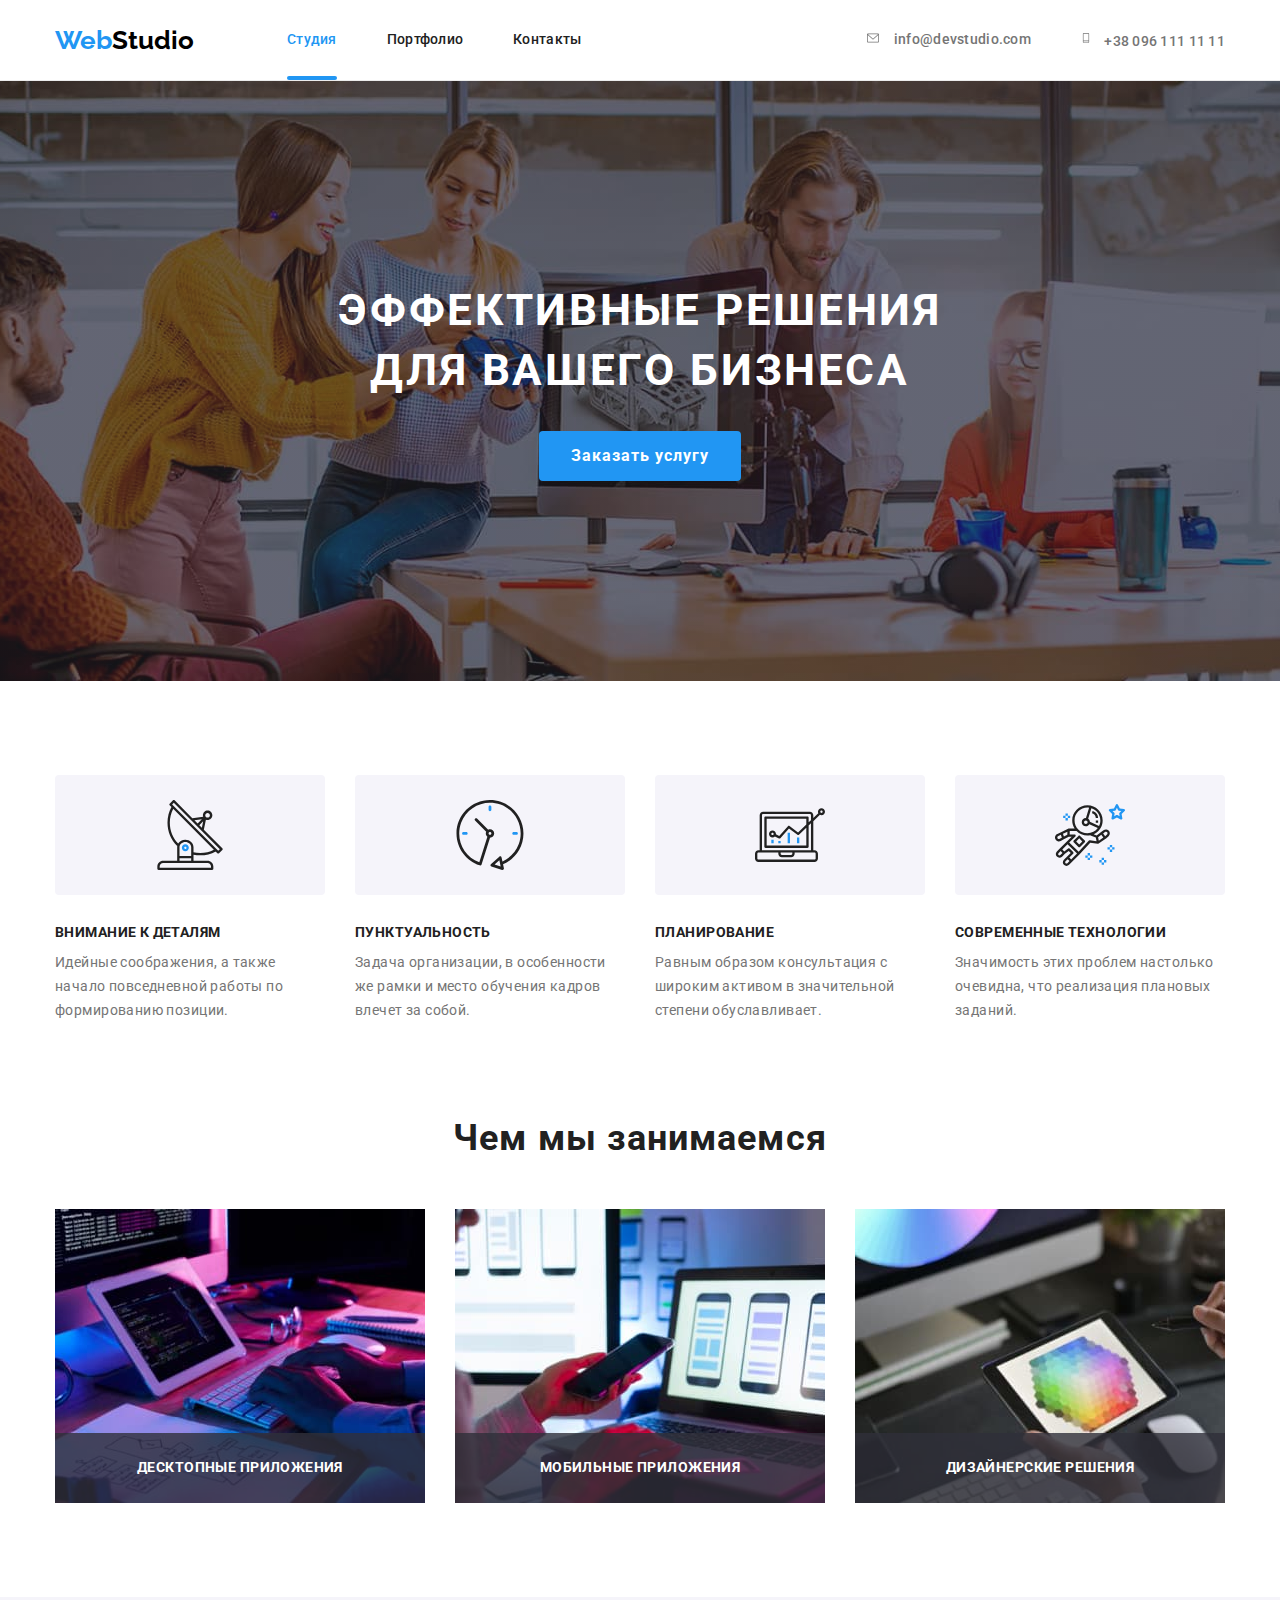
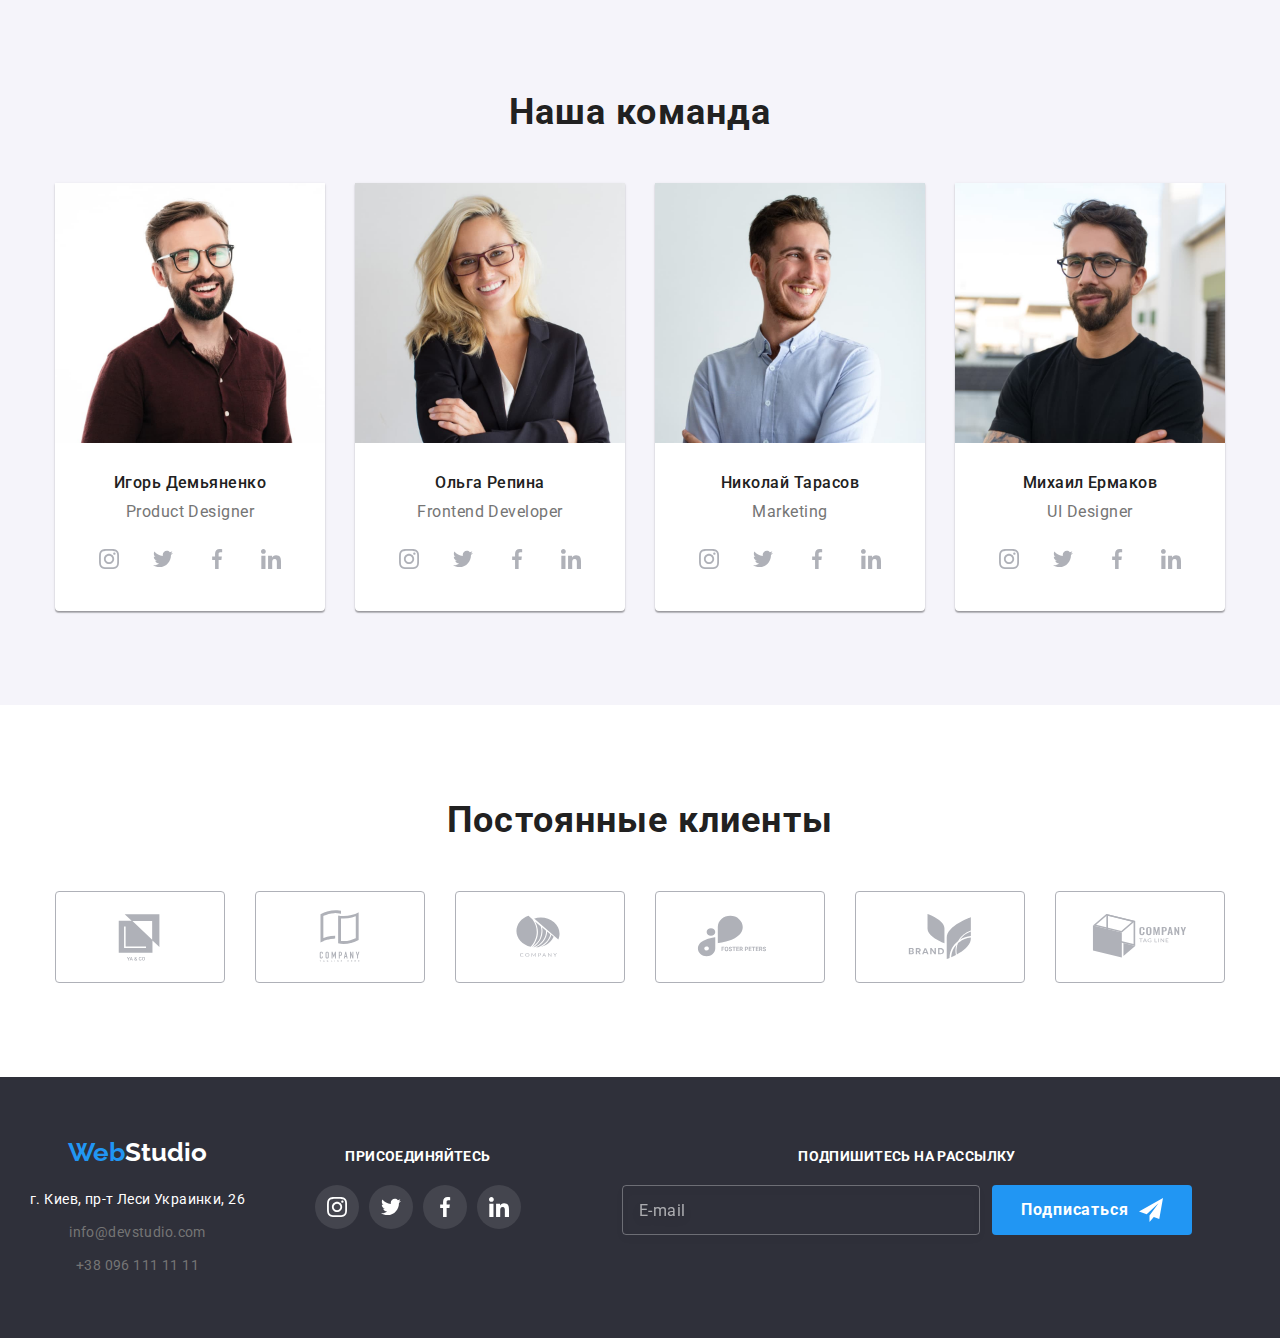
==== index.html @ f4c72ba0 "media" ====
<!DOCTYPE html>
<html lang="ru">
<head>
    <meta charset="UTF-8">
    <meta http-equiv="X-UA-Compatible" content="IE=edge">
    <meta name="viewport" content="width=device-width, initial-scale=1.0">
    <title>Document</title>
    <link rel="preconnect" href="https://fonts.googleapis.com">
    <link rel="preconnect" href="https://fonts.gstatic.com" crossorigin>
    <link href="https://fonts.googleapis.com/css2?family=Raleway:wght@700&family=Roboto:wght@400;500;700;900&display=swap" rel="stylesheet">
    <link rel="stylesheet" href="https://cdnjs.cloudflare.com/ajax/libs/modern-normalize/1.1.0/modern-normalize.min.css">
    <link rel="stylesheet" href="./css/main.css">
</head>
<body >
    <header class="page-header">
        <div class="header-container container">
        <nav class="navigation">
        <a href="" lang="en" class="logo page-header__logo"> <span class="accent-logo">Web</span>Studio</a>
            <ul class="site-nav list">
                <li class="site-nav__item site-nav__item--current"><a class="site-nav__link site-nav__link--current" href="">Студия</a></li>
                <li class="site-nav__item"><a class="site-nav__link" href="./portfolio.html">Портфолио</a></li>
                <li class="site-nav__item"><a class="site-nav__link" href="">Контакты</a></li>
            </ul>
        </nav>
        <ul class="auth-nav list">
            <li class="navigation-link"><a href="mailto:info@devstudio.com" class="auth-nav__link link">
                <svg class="auth-nav__icon icon_mail">
                    <use href="./images/sprite.svg#icon-mail"></use>
                </svg>
                info@devstudio.com</a></li>
            <li ><a href="tel:+380961111111" class="auth-nav__link link">
                <svg class="auth-nav__icon icon_phone">
                    <use href="./images/sprite.svg#icon-phone"></use>
                </svg>
                +38 096 111 11 11</a></li>
        </ul>
        <button class="menu-open" data-menu-open>
            <svg width="40" height="40">
                <use href="./images/sprite.svg#icon-menu_40px"></use>
            </svg>
        </button>
        </div>
        <div class="mob-menu is-hidden" data-menu>
            <button class="menu-close" data-menu-close>
                <svg width="40" height="40">
                    <use href="./images/sprite.svg#icon-close_40px"></use>
                </svg>
            </button>    
            <ul class="mob-menu-list list">
                <li class="mob-menu-list__item"><a class="mob-nav__link link mob-nav__link--current" href="./index.html">Студия</a></li>
                <li class="mob-menu-list__item"><a class="mob-nav__link link" href="./portfolio.html">Портфолио</a></li>
                <li class="mob-menu-list__item"><a class="mob-nav__link link" href="">Контакты</a></li>
            </ul>
            <ul class="mob-auth-list list">
                
                <li class="mob-auth-list__item"><a href="tel:+380961111111" class="mob-auth-list__tel">
                    +38 096 111 11 11</a></li>
                    <li ><a href="mailto:info@devstudio.com" class="mob-auth-list__mail link">
                        info@devstudio.com</a></li>
            </ul>
            <ul class="mob-social-list list">
                <li class="mob-social-list__item"><a class="mob-social-list__link link" href="">Instagram</a></li>
                <span class="line"></span>
                <li class="mob-social-list__item"><a class="mob-social-list__link link" href="">Twitter</a></li>
                <span class="line"></span>
                <li class="mob-social-list__item"><a class="mob-social-list__link link" href="">Facebook</a></li>
                <span class="line"></span>
                <li class="mob-social-list__item"><a class="mob-social-list__link link" href="">LinkedIn</a></li>
            </ul>
        </div>
    </header>
    <main>
        <section class="hero">
            <div class="container">
            <h1 class="title hero-title">Эффективные решения <br> для вашего бизнеса</h1>
            <button type="button" class="button" data-modal-open>Заказать услугу</button>
            </div>
        </section>
        <section class="advantage-section">
            <div class="container">
            <h2 class="visually-hidden">Преимущества</h2>
            <ul class="advantage-list list">
                <li class="advantage-list-wrap">
                   <div class="thumb">
                       <svg width="70" height="70">
                           <use href="./images/sprite.svg#icon-antenna"></use>
                       </svg>
                   </div>
                    <h3 class="advantage-list-title">Внимание к деталям</h3>
                    <p class="advantage-list-text">Идейные соображения, а также начало повседневной работы по формированию позиции.</p>
                </li>
                <li class="advantage-list-wrap">
                    <div class="thumb">
                        <svg width="70" height="70">
                            <use href="./images/sprite.svg#icon-clock"></use>
                        </svg>
                    </div>
                    <h3 class="advantage-list-title">Пунктуальность</h3>
                    <p class="advantage-list-text">Задача организации, в особенности же рамки и место обучения кадров влечет за собой.</p>
                </li>
                <li class="advantage-list-wrap">
                    <div class="thumb">
                        <svg width="70" height="70">
                            <use href="./images/sprite.svg#icon-diagram"></use>
                        </svg>
                    </div>
                    <h3 class="advantage-list-title">Планирование</h3>
                    <p class="advantage-list-text">Равным образом консультация с широким активом в значительной степени обуславливает.</p>
                </li>
                <li class="advantage-list-wrap">
                    <div class="thumb">
                        <svg width="70" height="70">
                            <use href="./images/sprite.svg#icon-astronaut"></use>
                        </svg>
                    </div>
                    <h3 class="advantage-list-title">Современные технологии</h3>
                    <p class="advantage-list-text">Значимость этих проблем настолько очевидна, что реализация плановых заданий.</p>
                </li>
            </ul>
            </div>
        </section>
        <section class="work-section">
            <div class="container">
            <h2 class="work">Чем мы занимаемся</h2>
            <ul class="work-list list">
                <li class="work-list__photo">
                    <img srcset="./images/box1.jpg 1x, ./images/box1_x2.jpg 2x" src="images/box1.jpg" alt="Человек печатает на клавиатуре" width="370" height="294">
                <div class="work-list__thumb"><h3 class="work-list__name">Десктопные приложения</h3></div></li>
                <li class="work-list__photo"><img srcset="./images/box2.jpg 1x, ./images/box2_x2.jpg 2x" src="images/box2.jpg" alt="Смартфон и ноутбук" width="370" height="294">
                    <div class="work-list__thumb"><h3 class="work-list__name">Мобильные приложения</h3></div></li>
                <li class="work-list__photo"><img srcset="./images/box3.jpg 1x, ./images/box3_x2.jpg 2x" src="images/box3.jpg" alt="Палитра цветов" width="370" height="294">
                    <div class="work-list__thumb"><h3 class="work-list__name">Дизайнерские решения</h3></div></li>
            </ul>
        </div>
        </section>
        <section class="team-section">
            <div class="container">
                <h2 class="team">Наша команда</h2>
                <ul class="team-list list">
                    <li class="team-list__wrap">
                        <picture>
                            <source srcset="./images/team/photo1.jpg 1x, ./images/team/photo1_x2.jpg 2x"
                            media="(min-width:1200px)"
                            sizes="(min-width:1200px) 270px"/>
                            <source srcset="./images/team/photo1_tab.jpg 1x, ./images/team/photo1_tab_x2.jpg 2x"
                            media="(min-width:768px)"/>
                            <source srcset="./images/team/photo1_mob.jpg 1x, ./images/team/photo1_mob_x2.jpg 2x"
                            media="(min-width:320px)"/>
                            
                            <img src="images/team/photo1_mob.jpg" alt="фото Игоря Демьяненко">
                        </picture>
                        
                        <div class="team-name">
                        <h3 class="team-list__title">Игорь Демьяненко</h3>
                        <p class="team-position" lang="en">Product Designer</p>
                        <ul class="master-social list">
                            <li class="master-social__item list"><a href="" class="social-link">
                                <svg class="master-social__icon" width="20" height="20">
                                    <use href="./images/sprite.svg#icon-instagram"></use>
                                </svg>
                            </a></li>
                            <li class="master-social__item list"><a href="" class="social-link">
                                <svg class="master-social__icon" width="20" height="20">
                                    <use href="./images/sprite.svg#icon-twitter"></use>
                                </svg>
                            </a></li>
                            <li class="master-social__item list"><a href="" class="social-link">
                                <svg class="master-social__icon" width="20" height="20">
                                    <use href="./images/sprite.svg#icon-facebook"></use>
                                </svg>
                            </a></li>
                            <li class="master-social__item list"><a href="" class="social-link">
                                <svg class="master-social__icon" width="20" height="20">
                                    <use href="./images/sprite.svg#icon-linkedin"></use>
                                </svg>
                            </a></li>
                        </ul>
                        </div>
                    </li>

                    <li class="team-list__wrap">
                        <picture>
                            <source srcset="./images/team/photo2.jpg 1x, ./images/team/photo2_x2.jpg 2x"
                            media="(min-width:1200px)"
                            sizes="(min-width:1200px) 270px"/>
                            <source srcset="./images/team/photo2_tab.jpg 1x, ./images/team/photo2_tab_x2.jpg 2x"
                            media="(min-width:768px)"/>
                            <source srcset="./images/team/photo2_mob.jpg 1x, ./images/team/photo2_mob_x2.jpg 2x"
                            media="(min-width:320px)"/>
                            
                            <img src="images/team/photo2_mob.jpg" alt="фото Ольги Репиной">
                        </picture>
                        <div class="team-name">
                        <h3 class="team-list__title">Ольга Репина</h3>
                        <p class="team-position" lang="en" >Frontend Developer</p>
                        <ul class="master-social list">
                            <li class="master-social__item list"><a href="" class="social-link">
                                <svg class="master-social__icon" width="20" height="20">
                                    <use href="./images/sprite.svg#icon-instagram"></use>
                                </svg>
                            </a></li>
                            <li class="master-social__item list"><a href="" class="social-link">
                                <svg class="master-social__icon" width="20" height="20">
                                    <use href="./images/sprite.svg#icon-twitter"></use>
                                </svg>
                            </a></li>
                            <li class="master-social__item list"><a href="" class="social-link">
                                <svg class="master-social__icon" width="20" height="20">
                                    <use href="./images/sprite.svg#icon-facebook"></use>
                                </svg>
                            </a></li>
                            <li class="master-social__item list"><a href="" class="social-link">
                                <svg class="master-social__icon" width="20" height="20">
                                    <use href="./images/sprite.svg#icon-linkedin"></use>
                                </svg>
                            </a></li>
                        </ul>
                        </div>
                     </li>

                    <li class="team-list__wrap">
                        <picture>
                            <source srcset="./images/team/photo3.jpg 1x, ./images/team/photo3_x2.jpg 2x"
                            media="(min-width:1200px)"
                            sizes="(min-width:1200px) 270px"/>
                            <source srcset="./images/team/photo3_tab.jpg 1x, ./images/team/photo3_tab_x2.jpg 2x"
                            media="(min-width:768px)"/>
                            <source srcset="./images/team/photo3_mob.jpg 1x, ./images/team/photo3_mob_x2.jpg 2x"
                            media="(min-width:320px)"/>
                            
                            <img src="images/team/photo3_mob.jpg" alt="фото Николая Тарасова">
                        </picture>
                        <div class="team-name">
                        <h3 class="team-list__title">Николай Тарасов</h3>
                        <p class="team-position" lang="en">Marketing</p>
                        <ul class="master-social list">
                            <li class="master-social__item list"><a href="" class="social-link">
                                <svg class="master-social__icon" width="20" height="20">
                                    <use href="./images/sprite.svg#icon-instagram"></use>
                                </svg>
                            </a></li>
                            <li class="master-social__item list"><a href="" class="social-link">
                                <svg class="master-social__icon" width="20" height="20">
                                    <use href="./images/sprite.svg#icon-twitter"></use>
                                </svg>
                            </a></li>
                            <li class="master-social__item list"><a href="" class="social-link">
                                <svg class="master-social__icon" width="20" height="20">
                                    <use href="./images/sprite.svg#icon-facebook"></use>
                                </svg>
                            </a></li>
                            <li class="master-social__item list"><a href="" class="social-link">
                                <svg class="master-social__icon" width="20" height="20">
                                    <use href="./images/sprite.svg#icon-linkedin"></use>
                                </svg>
                            </a></li>
                        </ul>
                        </div>
                     </li>

                    <li class="team-list__wrap">
                        <picture>
                            <source srcset="./images/team/photo4.jpg 1x, ./images/team/photo4_x2.jpg 2x"
                            media="(min-width:1200px)"
                            sizes="(min-width:1200px) 270px"/>
                            <source srcset="./images/team/photo4_tab.jpg 1x, ./images/team/photo4_tab_x2.jpg 2x"
                            media="(min-width:768px)"/>
                            <source srcset="./images/team/photo4_mob.jpg 1x, ./images/team/photo4_mob_x2.jpg 2x"
                            media="(min-width:320px)"/>
                            
                            <img src="images/team/photo4_mob.jpg" alt="фото Михаила Ермакова">
                        </picture>
                        <div class="team-name">
                        <p class="team-list__title">Михаил Ермаков</p>
                        <p class="team-position" lang="en">UI Designer</p>
                        <ul class="master-social list">
                            <li class="master-social__item list"><a href="" class="social-link">
                                <svg class="master-social__icon" width="20" height="20">
                                    <use href="./images/sprite.svg#icon-instagram"></use>
                                </svg>
                            </a></li>
                            <li class="master-social__item list"><a href="" class="social-link">
                                <svg class="master-social__icon" width="20" height="20">
                                    <use href="./images/sprite.svg#icon-twitter"></use>
                                </svg>
                            </a></li>
                            <li class="master-social__item list"><a href="" class="social-link">
                                <svg class="master-social__icon" width="20" height="20">
                                    <use href="./images/sprite.svg#icon-facebook"></use>
                                </svg>
                            </a></li>
                            <li class="master-social__item list"><a href="" class="social-link">
                                <svg class="master-social__icon" width="20" height="20">
                                    <use href="./images/sprite.svg#icon-linkedin"></use>
                                </svg>
                            </a></li>
                        </ul>
                        </div>
                    </li>
                </ul>
            </div>
        </section>
        <section class="container clients-section">
            <h2 class="clients">Постоянные клиенты</h2>
            <ul class="list partner-list">  
                <li class="partner"><a href="" class="partner-item">
                    <svg class="partner-logo" width="106" height="60">
                        <use href="./images/sprite.svg#icon-Logo-1"></use>
                    </svg></a></li> 
                <li class="partner"><a href="" class="partner-item">
                    <svg class="partner-logo" width="106" height="60">
                        <use href="./images/sprite.svg#icon-Logo-2"></use>
                    </svg></a></li>
                <li class="partner"><a href="" class="partner-item">
                    <svg class="partner-logo" width="106" height="60">
                        <use href="./images/sprite.svg#icon-Logo-3"></use>
                    </svg></a></li>
                <li class="partner"><a href="" class="partner-item">
                    <svg class="partner-logo" width="106" height="60">
                        <use href="./images/sprite.svg#icon-Logo-4"></use>
                    </svg></a></li>
                <li class="partner"><a href="" class="partner-item">
                    <svg class="partner-logo" width="106" height="60">
                        <use href="./images/sprite.svg#icon-Logo-5"></use>
                    </svg></a></li>
                <li class="partner"><a href="" class="partner-item">
                    <svg class="partner-logo" width="106" height="60">
                        <use href="./images/sprite.svg#icon-Logo-6"></use>
                    </svg></a></li>   
            </ul>
        </section>
    </main>
    <footer class="footer">
        <div class="footer-container container">

        <div class="address-container">
            <a href="" lang="en" class="logo footer__logo"> <span class="accent-logo">Web</span>Studio</a>
            <address class="address"> 
                <a href="https://goo.gl/maps/5iMmkAFJoWgHCpp79" target="_blank" class="address__map link">г. Киев, пр-т Леси Украинки, 26</a>  
                <ul class="address__list list">
                    <li class="address__mail"><a href="mailto:info@devstudio.com">info@devstudio.com</a></li>
                    <li><a href="tel:+380961111111" >+38 096 111 11 11</a></li>
                </ul>
            </address>
        </div>
        <div class="social-footer-container">
            <p class="social-title">присоединяйтесь</p>
            <ul class="social-footer">
                <li class="social-footer__item list"><a href="" class="social-footer__link">
                    <svg class="social-footer__icon" width="20" height="20">
                        <use href="./images/sprite.svg#icon-instagram"></use>
                    </svg>
                </a></li>
                <li class="social-footer__item list"><a href="" class="social-footer__link">
                    <svg class="social-footer__icon" width="20" height="20">
                        <use href="./images/sprite.svg#icon-twitter"></use>
                    </svg>
                </a></li>
                <li class="social-footer__item list"><a href="" class="social-footer__link">
                    <svg class="social-footer__icon" width="20" height="20">
                        <use href="./images/sprite.svg#icon-facebook"></use>
                    </svg>
                </a></li>
                <li class="social-footer__item list"><a href="" class="social-footer__link">
                    <svg class="social-footer__icon" width="20" height="20">
                        <use href="./images/sprite.svg#icon-linkedin"></use>
                    </svg>
                </a></li>
            </ul>
    </div>
        <div class="mail-container">
            <p class="social-title">подпишитесь на рассылку</p>
            <form class="mail-form">
                <input type="text" name="mail" placeholder="E-mail" class="mail-form__input">
                <button type="submit" class="button-mail">Подписаться
                    <svg class="send-icon" width="24" height="24">
                        <use href="./images/sprite.svg#icon-send"></use>
                    </svg>
                </button>


            </form>
        </div>
    </div>
        </footer>
        <div class="backdrop is-hidden" data-modal>
            <div class="modal">
                <button type="button" class="button-open" data-modal-close>
                    <svg class="button-open-icon" width="18" height="18">
                        <use href="./images/sprite.svg#icon-close"></use>
                    </svg>
                </button>
                <form class="form-info">
                <p class="info">Оставьте свои данные, мы вам перезвоним</p>
                    <label class="form-info__label"> Имя
                        <span class="form-info__field">
                            <input type="text" class="form-info__input" name="name">
                            <svg class="form-info__icon" width="18" height="18">
                                <use href="./images/sprite.svg#icon-person-black"></use>
                            </svg>
                        </span>
                    </label>
                    <label class="form-info__label"> Телефон
                        <span class="form-info__field">
                            <input type="tel" class="form-info__input" name="tel">
                            <svg class="form-info__icon" width="13" height="13">
                                <use href="./images/sprite.svg#icon-phone-black"></use>
                            </svg>
                        </span>
                    </label>
                    <label class="form-info__label"> Почта
                        <span class="form-info__field">
                            <input type="email" class="form-info__input" name="mail">
                            <svg class="form-info__icon" width="15" height="12">
                                <use href="./images/sprite.svg#icon-email-black"></use>
                            </svg>
                        </span>
                    </label>
                     <label class="form-comment-label" > Комментарий 
                         <span class="form-comment">
                        <textarea name="comment-area" class="comment-area" placeholder="Введите текст"></textarea></span>
                     </label>
                     <label class="checkbox-label" for="check">
                         <input type="checkbox" id="check" class="checkbox visually-hidden" name="policy">
                             <span class="icon-check">
                                <svg class="modal-form-icon" width="16" height="15">
                                    <use href="./images/sprite.svg#icon-Vector"></use>
                                </svg>
                             </span>Соглашаюсь с рассылкой и принимаю   <a href="" class="checkbox-link"> Условия договора</a> </label>
                         <div class="send-button"><button type="submit" class="button">Отправить</button></div>
                        </form>
            </div>
        </div>
        <script src="./js/modal.js"></script>
        <script src="./js/menu.js"></script>
</body>
</html>
---- css/main.css ----
:root {
  --primary-text-color: #757575;
  --title-text-color: #212121;
  --accent-color: #2196f3;
  --white-color: #ffffff;
  --grey-color: rgba(255, 255, 255, 0, 6);
  --bg-color: #2f303a;
  --secondary-bg-color: #f5f4fa;
  --font-family: Roboto, sans-serif;
}

.visually-hidden {
  position: absolute;
  width: 1px;
  height: 1px;
  margin: -1px;
  padding: 0;
  overflow: hidden;
  border: 0;
  clip: rect(0 0 0 0);
}

body {
  color: var(--primary-text-color);
  font-family: Roboto, sans-serif;
}

.link {
  text-decoration: none;
}

.list {
  list-style: none;
  padding: 0;
  margin: 0;
}

img {
  display: block;
  max-width: 100%;
  height: auto;
}

p,
h1,
h2,
h3,
h4,
h5,
h6 {
  margin-top: 0;
  margin-bottom: 0;
}

.container {
  width: 100%;
  padding-left: 15px;
  padding-right: 15px;
  margin: 0 auto;
}

@media screen and (min-width: 480px) {
  .container {
    width: 480px;
  }
}

@media screen and (min-width: 768px) {
  .container {
    width: 768px;
  }
}

@media screen and (min-width: 1200px) {
  .container {
    width: 1200px;
  }
}

.header-container {
  display: flex;
  align-items: center;
  justify-content: space-between;
  position: relative;
}

.page-header {
  border-bottom: 1px solid #ececec;
}

.logo {
  font-family: Raleway;
  font-weight: 700;
  font-size: 26px;
  line-height: 1.19;
  text-decoration: none;
}

.page-header__logo {
  margin-right: 93px;
  color: black;
}

.accent-logo {
  color: var(--accent-color);
}

.navigation {
  display: flex;
  align-items: center;
}

.site-nav {
  display: none;
}

@media screen and (min-width: 768px) {
  .site-nav {
    display: flex;
    align-items: center;
  }
}

.site-nav a,
.auth-nav a {
  font-weight: 500;
  font-size: 12px;
  line-height: 1.17;
  letter-spacing: 0.02em;
}

@media screen and (min-width: 1200px) {
  .site-nav a,
  .auth-nav a {
    font-size: 14px;
    line-height: 1.14;
  }
}

.site-nav a {
  color: var(--title-text-color);
  text-decoration: none;
  transition: color 250ms cubic-bezier(0.4, 0, 0.2, 1);
}

.site-nav a:hover, .site-nav a:focus {
  color: var(--accent-color);
}

.site-nav__link {
  display: block;
  padding-top: 32px;
  padding-bottom: 32px;
  position: relative;
}

.site-nav__link--current::after {
  position: absolute;
  bottom: 0;
  left: 0;
  content: '';
  display: block;
  background-color: #2196f3;
  border-radius: 2px;
  height: 4px;
  width: 100%;
}

.auth-nav a {
  color: var(--primary-text-color);
}

.auth-nav__icon {
  margin-right: 8px;
  fill: var(--primary-text-color);
  transition: fill 250ms cubic-bezier(0.4, 0, 0.2, 1);
}

.auth-nav__link:hover .auth-nav__icon,
.auth-nav__link:focus .auth-nav__icon {
  fill: var(--accent-color);
}

@media screen and (min-width: 1200px) {
  .auth-nav__icon {
    margin-right: 10px;
  }
}

@media screen and (min-width: 768px) {
  .icon_mail {
    width: 14px;
    height: 10px;
  }
}

@media screen and (min-width: 1200px) {
  .icon_mail {
    width: 16px;
    height: 12px;
  }
}

@media screen and (min-width: 768px) {
  .icon_phone {
    width: 10px;
    height: 14px;
  }
}

@media screen and (min-width: 1200px) {
  .icon_phone {
    height: 16px;
  }
}

.site-nav__item:not(:last-child) {
  margin-right: 50px;
}

.site-nav__item--current a {
  color: var(--accent-color);
}

.auth-nav {
  display: none;
}

@media screen and (min-width: 768px) {
  .auth-nav {
    display: flex;
    flex-flow: column wrap;
  }
}

@media screen and (min-width: 1200px) {
  .auth-nav {
    flex-flow: row;
  }
}

.navigation-link {
  display: flex;
  align-items: center;
  justify-content: center;
}

@media screen and (min-width: 768px) {
  .navigation-link {
    margin-bottom: 10px;
  }
}

@media screen and (min-width: 1200px) {
  .navigation-link {
    display: inline-block;
    margin-right: 50px;
    margin-bottom: 0;
  }
}

.auth-nav__link {
  color: #212121;
  align-items: center;
  font-size: 12px;
  line-height: 1.17;
  letter-spacing: 0.02em;
  transition: color 250ms cubic-bezier(0.4, 0, 0.2, 1);
}

.auth-nav__link:hover, .auth-nav__link:focus {
  color: var(--accent-color);
}

@media screen and (min-width: 1200px) {
  .auth-nav__link {
    font-size: 14px;
    line-height: 1.14;
  }
}

.mob-menu {
  position: fixed;
  width: 100vw;
  height: 100vh;
  top: 0;
  right: 0;
  background-color: white;
  padding-top: 48px;
  padding-right: 15px;
  padding-left: 40px;
  padding-bottom: 48px;
}

.mob-menu-list__item {
  font-weight: 500;
  font-size: 40px;
  line-height: 1.18;
  letter-spacing: 0.02em;
  padding: 0;
  margin-bottom: 32px;
}

.mob-menu-list__item:last-child {
  margin-bottom: 302px;
}

.mob-nav__link {
  color: #212121;
  transition: color 250ms cubic-bezier(0.4, 0, 0.2, 1);
}

.mob-nav__link:hover, .mob-nav__link:focus {
  color: var(--accent-color);
}

.menu-close {
  border: none;
  background-color: transparent;
  width: 40px;
  height: 40px;
  display: flex;
  justify-content: center;
  align-items: center;
  margin-left: auto;
  position: absolute;
  right: 15px;
  top: 10px;
  padding: 0;
  transition: fill 250ms cubic-bezier(0.4, 0, 0.2, 1);
}

.menu-close:hover, .menu-close:focus {
  fill: var(--accent-color);
  cursor: pointer;
}

.mob-auth-list {
  margin-bottom: 64px;
}

.mob-auth-list__tel {
  font-weight: 500;
  font-size: 34px;
  line-height: 1.18;
  letter-spacing: 0.02em;
  color: var(--accent-color);
  text-decoration: none;
}

.mob-auth-list__mail {
  font-weight: 500;
  font-size: 24px;
  line-height: 1.17;
  letter-spacing: 0.02em;
  color: #757575;
}

.mob-auth-list__item {
  margin-bottom: 32px;
}

.mob-social-list__link {
  font-weight: 500;
  font-size: 18px;
  line-height: 1.22;
  letter-spacing: 0.02em;
  color: #2196f3;
}

.mob-social-list {
  display: flex;
  align-items: center;
}

.line {
  border-left: 1px solid rgba(33, 33, 33, 0.2);
  height: 22px;
  margin-left: 10px;
  margin-right: 10px;
}

.mob-menu.is-hidden {
  opacity: 0;
  visibility: hidden;
  pointer-events: none;
}

.menu-open {
  border: none;
  background-color: transparent;
  width: 40px;
  height: 40px;
  display: block;
  margin-top: 10px;
  margin-bottom: 10px;
  padding: 0;
  margin-left: auto;
}

@media screen and (min-width: 768px) {
  .menu-open {
    display: none;
  }
}

.mob-nav__link--current {
  color: var(--accent-color);
}

.hero {
  text-align: center;
  background-color: var(--bg-color);
  background-image: linear-gradient(rgba(47, 48, 58, 0.4), rgba(47, 48, 58, 0.4)), url(../images/main/hero_mob.jpg);
  background-repeat: no-repeat;
  background-position: center;
  background-size: cover;
  min-width: 320px;
  margin: 0 auto;
  padding-top: 118px;
  padding-bottom: 118px;
}

@media (min-device-pixel-ratio: 2), (min-resolution: 192dpi), (min-resolution: 2dppx) {
  .hero {
    background-image: linear-gradient(rgba(47, 48, 58, 0.4), rgba(47, 48, 58, 0.4)), url(../images/main/hero_mob_x2.jpg);
  }
}

@media screen and (min-width: 768px) {
  .hero {
    background-image: linear-gradient(rgba(47, 48, 58, 0.4), rgba(47, 48, 58, 0.4)), url(../images/main/hero_tab.jpg);
  }
}

@media screen and (min-width: 768px) and (min-width: 768px) and (min-device-pixel-ratio: 2), screen and (min-width: 768px) and (min-resolution: 192dpi), screen and (min-width: 768px) and (min-resolution: 2dppx) {
  .hero {
    background-image: linear-gradient(rgba(47, 48, 58, 0.4), rgba(47, 48, 58, 0.4)), url(../images/main/hero_tab_x2.jpg);
  }
}

@media screen and (min-width: 1200px) {
  .hero {
    padding-top: 200px;
    padding-bottom: 200px;
    background-image: linear-gradient(rgba(47, 48, 58, 0.4), rgba(47, 48, 58, 0.4)), url(../images/main/hero.jpg);
  }
}

@media screen and (min-width: 1200px) and (min-width: 1200px) and (min-device-pixel-ratio: 2), screen and (min-width: 1200px) and (min-resolution: 192dpi), screen and (min-width: 1200px) and (min-resolution: 2dppx) {
  .hero {
    background-image: linear-gradient(rgba(47, 48, 58, 0.4), rgba(47, 48, 58, 0.4)), url(../images/main/hero_x2.jpg);
  }
}

.title {
  margin-top: 0;
  margin-bottom: 30px;
  color: var(--white-color);
  letter-spacing: 0.06em;
  text-transform: uppercase;
  font-size: 26px;
  line-height: 1.62;
}

@media screen and (min-width: 1200px) {
  .title {
    font-size: 44px;
    line-height: 1.36;
  }
}

.button {
  border-radius: 4px;
  border: none;
  padding: 10px 32px;
  min-width: 200px;
  color: var(--white-color);
  background-color: var(--accent-color);
  font-family: inherit;
  font-weight: 700;
  font-size: 16px;
  line-height: 1.9;
  text-align: center;
  letter-spacing: 0.06em;
  cursor: pointer;
  transition: background-color 250ms cubic-bezier(0.4, 0, 0.2, 1);
}

.button:hover, .button:focus {
  background-color: #188ce8;
}

.thumb {
  display: flex;
  justify-content: center;
  align-items: center;
  margin-bottom: 30px;
  background-color: #f5f4fa;
  border-radius: 4px;
  width: 450px;
  height: 120px;
}

@media screen and (min-width: 768px) {
  .thumb {
    width: 354px;
  }
}

@media screen and (min-width: 1200px) {
  .thumb {
    width: 270px;
  }
}

.icon {
  width: 65px;
  height: 70px;
}

.advantage-section {
  padding-top: 60px;
  padding-bottom: 60px;
}

@media screen and (min-width: 1200px) {
  .advantage-section {
    padding-top: 94px;
    padding-bottom: 94px;
  }
}

.advantage-list-title {
  margin-bottom: 10px;
  color: var(--title-text-color);
  font-weight: 700;
  font-size: 14px;
  line-height: 1.14;
  letter-spacing: 0.03em;
  text-transform: uppercase;
  text-align: center;
}

@media screen and (min-width: 768px) {
  .advantage-list-title {
    text-align: left;
  }
}

.advantage-list-text {
  font-weight: 400;
  font-size: 14px;
  line-height: 1.71;
  letter-spacing: 0.03em;
}

.advantage-list {
  margin-top: -30px;
}

@media screen and (min-width: 768px) {
  .advantage-list {
    display: flex;
    flex-wrap: wrap;
    flex-basis: calc(100% / 2-30px);
    margin-left: -30px;
  }
}

@media screen and (min-width: 1200px) {
  .advantage-list {
    flex-basis: calc(100% / 4-30px);
    margin-top: 0;
  }
}

.advantage-list-wrap {
  width: 450px;
  margin-top: 30px;
}

@media screen and (min-width: 768px) {
  .advantage-list-wrap {
    width: 354px;
    margin-left: 30px;
  }
}

@media screen and (min-width: 1200px) {
  .advantage-list-wrap {
    width: 270px;
    margin-top: 0;
  }
}

.work,
.team {
  margin-bottom: 30px;
  color: var(--title-text-color);
  font-weight: 700;
  font-size: 28px;
  line-height: 1.18;
  font-weight: bold;
  text-align: center;
  letter-spacing: 0.03em;
}

@media screen and (min-width: 1200px) {
  .work,
  .team {
    font-size: 36px;
    line-height: 1.17;
    margin-bottom: 50px;
  }
}

.work-list {
  display: flex;
}

.work-list__photo {
  position: relative;
}

.work-list__photo:not(:last-child) {
  margin-right: 30px;
}

.work-list__thumb {
  position: absolute;
  bottom: 0;
  left: 0;
  display: flex;
  width: 100%;
  height: 70px;
  background-color: rgba(47, 48, 58, 0.8);
  justify-content: center;
  align-items: center;
}

.work-list__name {
  font-weight: 700;
  font-size: 14px;
  line-height: 1.14;
  letter-spacing: 0.03em;
  text-transform: uppercase;
  color: var(--white-color);
}

.work-section {
  display: none;
}

@media screen and (min-width: 1200px) {
  .work-section {
    display: flex;
    padding-bottom: 94px;
  }
}

.team-section {
  background: var(--secondary-bg-color);
  width: 100vw;
  padding-top: 60px;
  padding-bottom: 60px;
}

@media screen and (min-width: 1200px) {
  .team-section {
    padding-top: 94px;
    padding-bottom: 94px;
  }
}

.team-list__title {
  margin-bottom: 10px;
  color: var(--title-text-color);
  font-weight: 500;
  font-size: 16px;
  line-height: 1.19;
  letter-spacing: 0.03em;
}

@media screen and (min-width: 768px) {
  .team-list {
    display: flex;
    flex-wrap: wrap;
    flex-basis: calc(100% / 2-30px);
    margin-left: -30px;
    margin-top: -30px;
  }
}

@media screen and (min-width: 1200px) {
  .team-list {
    flex-basis: calc(100% / 4-30px);
    margin-top: 0;
  }
}

.team-list__wrap {
  width: 450px;
  background: var(--white-color);
  border-radius: 0px 0px 4px 4px;
  box-shadow: 0px 1px 3px rgba(0, 0, 0, 0.12), 0px 1px 1px rgba(0, 0, 0, 0.14), 0px 2px 1px rgba(0, 0, 0, 0.2);
  margin-top: 30px;
}

@media screen and (min-width: 768px) {
  .team-list__wrap {
    width: 354px;
    margin-left: 30px;
    margin-top: 30px;
  }
}

@media screen and (min-width: 1200px) {
  .team-list__wrap {
    width: 270px;
    margin-top: 0px;
  }
}

.team-name {
  padding-top: 30px;
  padding-bottom: 24px;
  text-align: center;
}

@media screen and (min-width: 1200px) {
  .team-name {
    padding-bottom: 30px;
  }
}

.team-position {
  margin-bottom: 16px;
  font-weight: 400;
  font-size: 16px;
  line-height: 1.19;
  text-align: center;
  letter-spacing: 0.03em;
}

.master-social {
  display: flex;
  justify-content: center;
}

.social-title {
  margin-bottom: 20px;
  font-weight: 700;
  font-size: 14px;
  line-height: 1.14;
  letter-spacing: 0.03em;
  text-transform: uppercase;
  color: var(--white-color);
}

.master-social__item {
  padding-left: 0;
  display: flex;
  justify-content: center;
  width: 44px;
  height: 44px;
}

.master-social__item:not(:last-child) {
  margin-right: 10px;
}

@media screen and (min-width: 1200px) {
  .master-social__item {
    width: 44px;
  }
}

.social-link {
  display: flex;
  justify-content: center;
  align-items: center;
  width: 100%;
  border-radius: 50%;
  background-color: var(--white-color);
  transition: background-color 250ms cubic-bezier(0.4, 0, 0.2, 1);
}

.social-link:hover, .social-link:focus {
  background-color: var(--accent-color);
}

.master-social__icon {
  fill: #afb1b8;
  transition: fill 250ms cubic-bezier(0.4, 0, 0.2, 1);
}

.social-link:hover .master-social__icon,
.social-link:focus .master-social__icon {
  fill: var(--white-color);
}

.clients-section {
  padding-bottom: 60px;
  padding-top: 60px;
}

@media screen and (min-width: 1200px) {
  .clients-section {
    padding-bottom: 94px;
    padding-top: 94px;
  }
}

.partner-item {
  display: flex;
  justify-content: center;
  align-items: center;
  width: 210px;
  height: 92px;
  border: 1px solid #afb1b8;
  border-radius: 4px;
  transition: border 250ms cubic-bezier(0.4, 0, 0.2, 1);
}

.partner-item:hover, .partner-item:focus {
  border: 1px solid var(--accent-color);
}

@media screen and (min-width: 768px) {
  .partner-item {
    width: 226px;
  }
}

@media screen and (min-width: 1200px) {
  .partner-item {
    width: 170px;
  }
}

.partner {
  margin-left: 30px;
  margin-top: 30px;
}

.partner-logo {
  fill: #afb1b8;
  transition: fill 250ms cubic-bezier(0.4, 0, 0.2, 1);
}

.partner-item:hover .partner-logo,
.partner-item:focus .partner-logo {
  fill: var(--accent-color);
}

.clients {
  font-weight: 700;
  font-size: 28px;
  line-height: 1.18;
  text-align: center;
  letter-spacing: 0.03em;
  color: var(--title-text-color);
  margin-bottom: 30px;
}

@media screen and (min-width: 1200px) {
  .clients {
    font-size: 36px;
    line-height: 1.17;
    margin-bottom: 50px;
  }
}

.partner-list {
  display: flex;
  flex-wrap: wrap;
  flex-basis: calc(100% / 2-30px);
  margin-left: -30px;
  margin-top: -30px;
}

@media screen and (min-width: 768px) {
  .partner-list {
    flex-basis: calc(100% / 3-30px);
  }
}

.footer-container {
  margin-left: 0;
  margin-right: 0;
  text-align: center;
}

@media screen and (min-width: 768px) {
  .footer-container {
    display: flex;
    flex-wrap: wrap;
    align-items: baseline;
    justify-content: space-around;
  }
}

@media screen and (min-width: 1200px) {
  .footer-container {
    display: flex;
    align-items: baseline;
    position: relative;
  }
}

.footer {
  padding-top: 60px;
  padding-bottom: 60px;
  background: var(--bg-color);
  padding-left: 15px;
  padding-right: 15px;
  margin: 0 auto;
}

.address-container {
  text-align: center;
  margin-right: 0;
  margin-bottom: 60px;
}

@media screen and (min-width: 1200px) {
  .address-container {
    margin-bottom: 0;
    margin-right: 70px;
  }
}

.address,
.address__list a {
  font-style: normal;
  font-weight: 400;
  font-size: 14px;
  line-height: 1.71;
  letter-spacing: 0.03em;
  transition: color 250ms cubic-bezier(0.4, 0, 0.2, 1);
}

.address__map {
  display: block;
  margin-bottom: 8px;
  color: var(--white-color);
}

@media screen and (min-width: 1200px) {
  .address__map {
    margin-bottom: 9px;
  }
}

.address__list a {
  color: var(--grey-color);
  text-decoration: none;
}

.address a:hover, .address a:focus {
  color: var(--white-color);
}

.footer__logo {
  display: block;
  margin-bottom: 20px;
  color: var(--white-color);
  font-family: Raleway;
  font-weight: 700;
  font-size: 24px;
  line-height: 1.17;
  text-decoration: none;
}

@media screen and (min-width: 1200px) {
  .footer__logo {
    font-size: 26px;
    line-height: 1.19;
  }
}

.address__mail {
  margin-bottom: 8px;
}

@media screen and (min-width: 1200px) {
  .address__mail {
    margin-bottom: 9px;
  }
}

.social-footer__link {
  display: flex;
  justify-content: center;
  align-items: center;
  width: 100%;
  border-radius: 50%;
  background-color: rgba(255, 255, 255, 0.1);
  transition: background-color 250ms cubic-bezier(0.4, 0, 0.2, 1);
}

.social-footer__link:hover, .social-footer__link:focus {
  background-color: var(--accent-color);
}

.social-footer__icon {
  fill: var(--white-color);
}

.social-footer {
  display: flex;
  align-content: center;
  justify-content: center;
  padding-left: 0;
  margin: 0 auto;
}

.social-footer-container {
  margin-right: 0;
  margin-bottom: 60px;
}

@media screen and (min-width: 798px) {
  .social-footer-container {
    margin-bottom: 0;
  }
}

@media screen and (min-width: 1200px) {
  .social-footer-container {
    margin-bottom: 0;
    margin-right: 93px;
  }
}

.social-footer__item {
  padding-left: 0;
  display: flex;
  justify-content: center;
  width: 44px;
  height: 44px;
}

.social-footer__item:not(:last-child) {
  margin-right: 10px;
}

@media screen and (min-width: 1200px) {
  .mail-form {
    display: flex;
  }
}

@media screen and (min-width: 1200px) {
  .mail-form {
    display: flex;
  }
}

.mail-container {
  margin: 0 auto;
}

.mail-form__input {
  padding-left: 16px;
  margin-right: 0;
  margin-bottom: 20px;
  width: 450px;
  height: 50px;
  border: 1px solid rgba(255, 255, 255, 0.3);
  box-sizing: border-box;
  filter: drop-shadow(0px 4px 4px rgba(0, 0, 0, 0.15));
  border-radius: 4px;
  background-color: transparent;
  font-weight: 400px;
  font-size: 16px;
  line-height: 1.25;
  letter-spacing: 0.03em;
  color: rgba(255, 255, 255, 0.6);
}

.mail-form__input::placeholder {
  font-weight: 400px;
  font-size: 16px;
  line-height: 1.25;
  letter-spacing: 0.03em;
  color: rgba(255, 255, 255, 0.6);
}

@media screen and (min-width: 1200px) {
  .mail-form__input {
    width: 358px;
    margin-bottom: 0;
    margin-right: 12px;
  }
}

.button-mail {
  display: flex;
  align-items: center;
  justify-content: center;
  margin: 0 auto;
  border-radius: 4px;
  border: none;
  padding: 10px 29px;
  min-width: 200px;
  height: 50px;
  color: var(--white-color);
  background-color: var(--accent-color);
  font-family: inherit;
  font-weight: 700;
  font-size: 16px;
  line-height: 1.9;
  text-align: center;
  letter-spacing: 0.06em;
  cursor: pointer;
  transition: background-color 250ms cubic-bezier(0.4, 0, 0.2, 1);
}

.send-icon {
  margin-left: 10px;
}

.work-examples-section {
  padding-bottom: 60px;
  padding-top: 60px;
}

@media screen and (min-width: 1200px) {
  .work-examples-section {
    padding-bottom: 94px;
    padding-top: 94px;
  }
}

.work-nav__button {
  padding: 6px 12px 6px 12px;
  color: var(--title-text-color);
  background-color: var(--secondary-bg-color);
  font-family: inherit;
  font-weight: 500;
  font-size: 16px;
  line-height: 1.63;
  text-align: center;
  letter-spacing: 0.03em;
  cursor: pointer;
  border-radius: 4px;
  border: none;
  transition: background-color 250ms cubic-bezier(0.4, 0, 0.2, 1), color 250ms cubic-bezier(0.4, 0, 0.2, 1), box-shadow 250ms cubic-bezier(0.4, 0, 0.2, 1);
  margin-bottom: 15px;
}

.work-nav__button:hover, .work-nav__button:focus {
  color: var(--white-color);
  background-color: var(--accent-color);
  box-shadow: 0px 3px 1px rgba(0, 0, 0, 0.1), 0px 1px 2px rgba(0, 0, 0, 0.08), 0px 2px 2px rgba(0, 0, 0, 0.12);
}

@media screen and (min-width: 768px) {
  .work-nav__button {
    margin-bottom: 0;
  }
}

.work-nav__wrap:not(:last-child) {
  margin-right: 8px;
}

.work-examples__link {
  display: flex;
  direction: column;
  height: 100%;
  transition: box-shadow 250ms cubic-bezier(0.4, 0, 0.2, 1);
}

.work-examples__link:hover, .work-examples__link:focus {
  box-shadow: 0px 1px 1px rgba(0, 0, 0, 0.12), 0px 4px 4px rgba(0, 0, 0, 0.06), 1px 4px 6px rgba(0, 0, 0, 0.16);
}

.work-examples__card {
  border: 1px solid #eeeeee;
  box-sizing: border-box;
  width: 450px;
  height: 404px;
  margin-top: 30px;
}

@media screen and (min-width: 768px) {
  .work-examples__card {
    width: 354px;
    height: 440px;
    margin-left: 30px;
  }
}

@media screen and (min-width: 1200px) {
  .work-examples__card {
    width: 370px;
    height: 404px;
  }
}

.work-examples__overlay {
  position: relative;
  overflow: hidden;
}

.examples-text {
  font-weight: 400px;
  font-size: 18px;
  line-height: 1.56;
  letter-spacing: 0.03em;
  color: var(--white-color);
}

.portfolio-text {
  position: absolute;
  top: 0;
  left: 0;
  width: 100%;
  padding: 63px 24px 63px 24px;
  background-color: rgba(33, 150, 243, 0.9);
  transform: translateY(115%);
  transition: transform 250ms cubic-bezier(0.4, 0, 0.2, 1);
}

.work-examples__card:hover .portfolio-text,
.work-examples__card:focus .portfolio-text {
  transform: translateY(0);
}

.work-examples {
  margin-top: -30px;
}

@media screen and (min-width: 768px) {
  .work-examples {
    display: flex;
    flex-wrap: wrap;
    flex-basis: calc(100% / 2-30px);
    margin-left: -30px;
  }
}

@media screen and (min-width: 1200px) {
  .work-examples {
    flex-basis: calc(100% / 3-30px);
  }
}

.work-examples__item {
  padding: 20px 24px 20px 24px;
  border: none;
  border-top: 0;
  flex-grow: 1;
}

.work-examples__title {
  margin-bottom: 4px;
  color: var(--title-text-color);
  font-weight: 700;
  font-size: 18px;
  line-height: 2;
  letter-spacing: 0.06em;
}

.work-examples__form {
  font-weight: 400;
  font-size: 16px;
  line-height: 1.88;
  letter-spacing: 0.03em;
}

.work-link {
  text-decoration: none;
}

.work-nav {
  display: flex;
  flex-wrap: wrap;
  margin-bottom: 50px;
}

@media screen and (min-width: 768px) {
  .work-nav {
    justify-content: center;
  }
}

.backdrop {
  position: fixed;
  height: 100vh;
  width: 100vw;
  background-color: rgba(0, 0, 0, 0.2);
  top: 0;
  transition: opacity 250ms, visibility 250ms;
}

.backdrop.is-hidden {
  opacity: 0;
  visibility: hidden;
  pointer-events: none;
}

.modal {
  position: absolute;
  top: 50%;
  left: 50%;
  transform: translate(-50%, -50%);
  width: 450px;
  min-height: 609px;
  background-color: #ffffff;
  box-shadow: 0px 1px 3px rgba(0, 0, 0, 0.12), 0px 1px 1px rgba(0, 0, 0, 0.14), 0px 2px 1px rgba(0, 0, 0, 0.2);
  border-radius: 4px;
}

@media screen and (min-width: 1200px) {
  .modal {
    min-width: 528px;
    min-height: 581px;
  }
}

.button-open {
  display: flex;
  justify-content: center;
  align-items: center;
  width: 30px;
  height: 30px;
  background-color: #ffffff;
  border: 1px solid rgba(0, 0, 0, 0.1);
  border-radius: 50%;
  position: absolute;
  right: 8px;
  top: 8px;
  transition: fill 250ms cubic-bezier(0.4, 0, 0.2, 1);
}

.button-open:hover, .button-open:focus {
  fill: var(--accent-color);
  cursor: pointer;
}

.backdrop .form-info {
  padding: 40px;
}

.info {
  margin-bottom: 12px;
  font-weight: bold;
  font-size: 20px;
  line-height: 1.5;
  text-align: center;
  letter-spacing: 0.03em;
  color: var(--title-text-color);
}

@media screen and (min-width: 1200px) {
  .info {
    line-height: 1.15;
  }
}

.form-info__field {
  display: block;
  position: relative;
}

.form-info__input {
  margin-top: 4px;
  margin-bottom: 10px;
  padding-left: 35px;
  width: 100%;
  height: 40px;
  border: 1px solid rgba(33, 33, 33, 0.2);
  box-sizing: border-box;
  border-radius: 4px;
  transition: border-color 250ms cubic-bezier(0.4, 0, 0.2, 1);
}

.form-info__input:focus {
  border-color: #2196f3;
  cursor: pointer;
  outline: none;
}

.form-info__icon {
  fill: #000;
  position: absolute;
  left: 15px;
  top: 50%;
  transform: translateY(-50%);
  transition: fill 250ms cubic-bezier(0.4, 0, 0.2, 1);
}

.form-info__input:focus + .form-info__icon {
  fill: var(--accent-color);
}

.comment-area {
  margin-top: 4px;
  margin-bottom: 20px;
  padding: 12px 16px 12px 16px;
  width: 100%;
  height: 120px;
  border: 1px solid rgba(33, 33, 33, 0.2);
  box-sizing: border-box;
  border-radius: 4px;
  resize: none;
  transition: border-color 250ms cubic-bezier(0.4, 0, 0.2, 1);
}

.comment-area::placeholder {
  font-weight: normal;
  font-size: 14px;
  line-height: 1.14;
  letter-spacing: 0.01em;
  color: rgba(117, 117, 117, 0.5);
}

.comment-area:focus {
  border-color: #2196f3;
  cursor: pointer;
  outline: none;
}

.form-comment {
  display: block;
}

.icon-check {
  display: flex;
  align-items: center;
  justify-content: center;
  width: 16px;
  height: 15px;
  border: 2px solid #212121;
  border-radius: 2px;
  margin-right: 7px;
}

.checkbox:checked + .icon-check {
  background-color: var(--accent-color);
  background-size: contain;
  background-origin: border-box;
  border-color: var(--accent-color);
}

.checkbox-label {
  display: flex;
  align-items: center;
  justify-content: center;
  font-weight: normal;
  font-size: 12px;
  line-height: 1.17;
  letter-spacing: 0.03em;
  color: #757575;
}

@media screen and (min-width: 1200px) {
  .checkbox-label {
    font-size: 14px;
    line-height: 1.71;
  }
}

.checkbox-link {
  color: var(--accent-color);
  margin-left: 5px;
}

.modal-form-icon {
  fill: #ffffff;
}

.send-button {
  display: flex;
  justify-content: center;
  margin-top: 30px;
}
/*# sourceMappingURL=main.css.map */
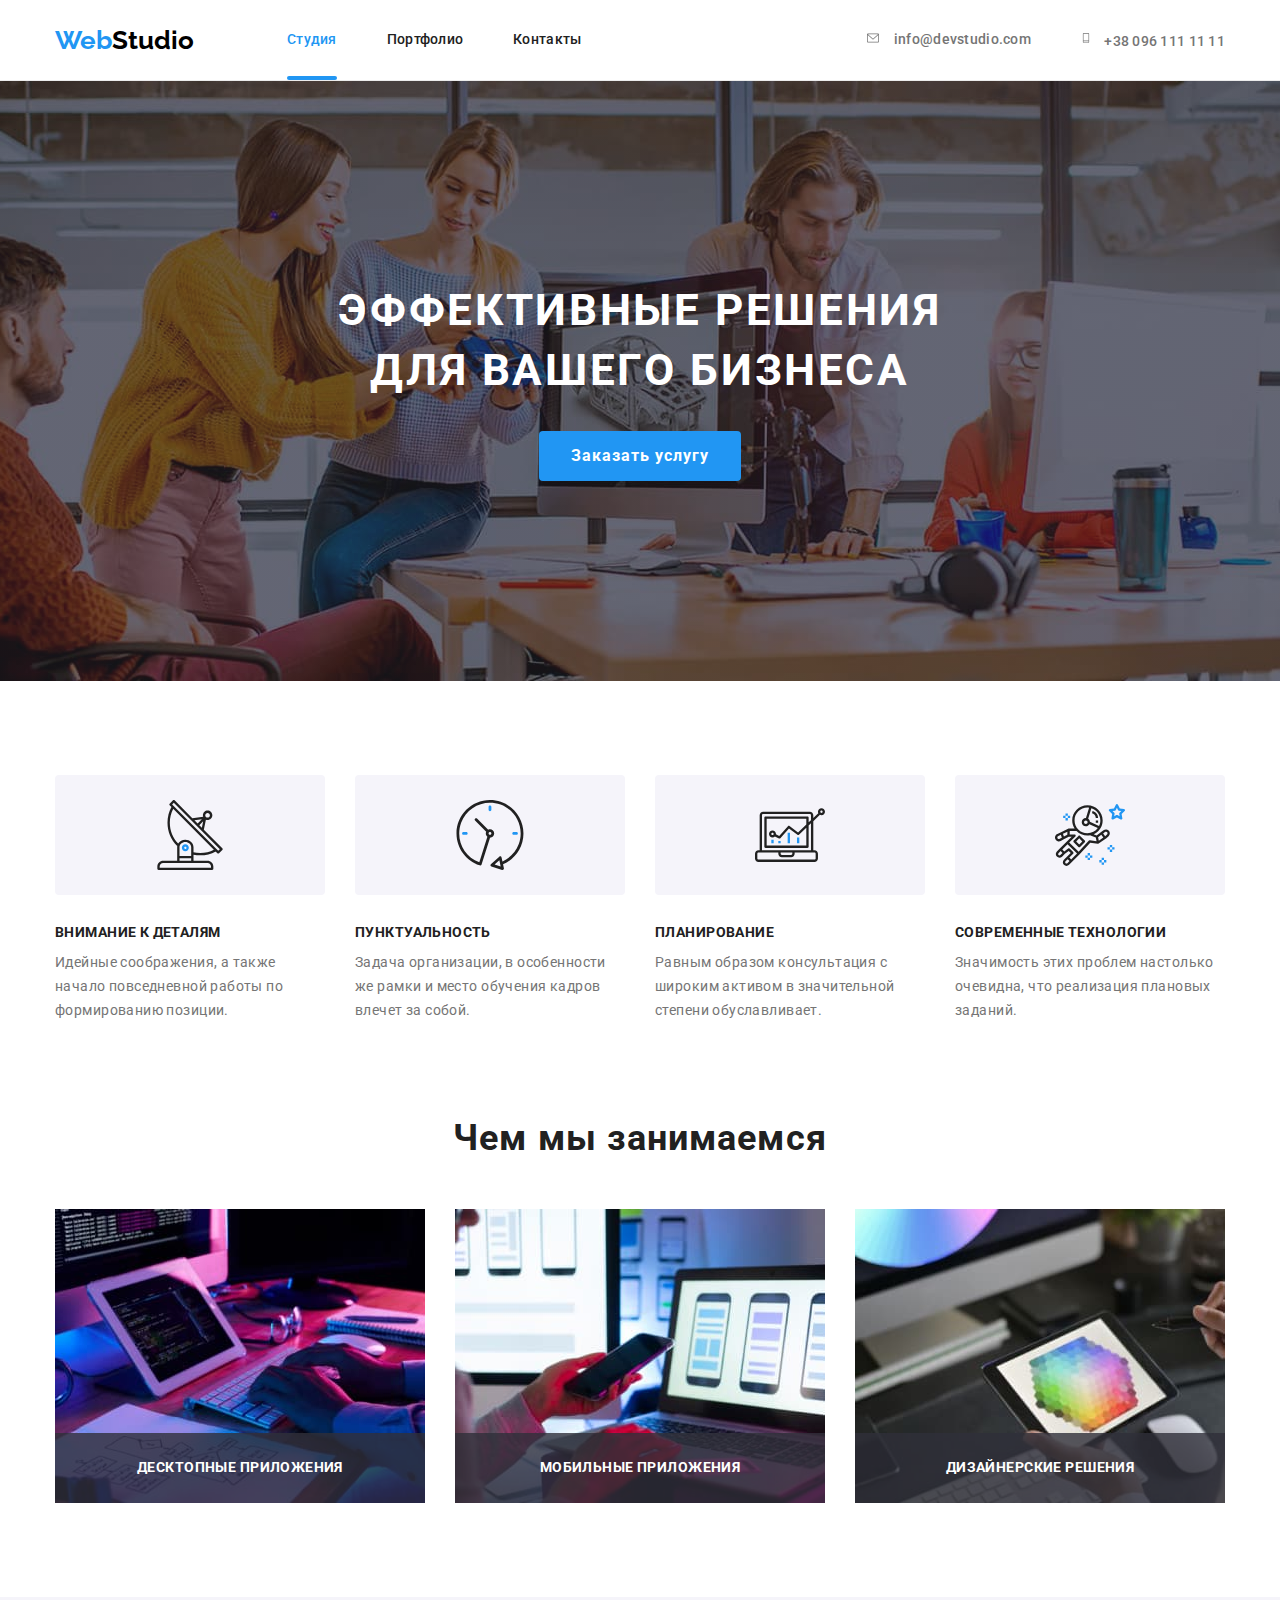
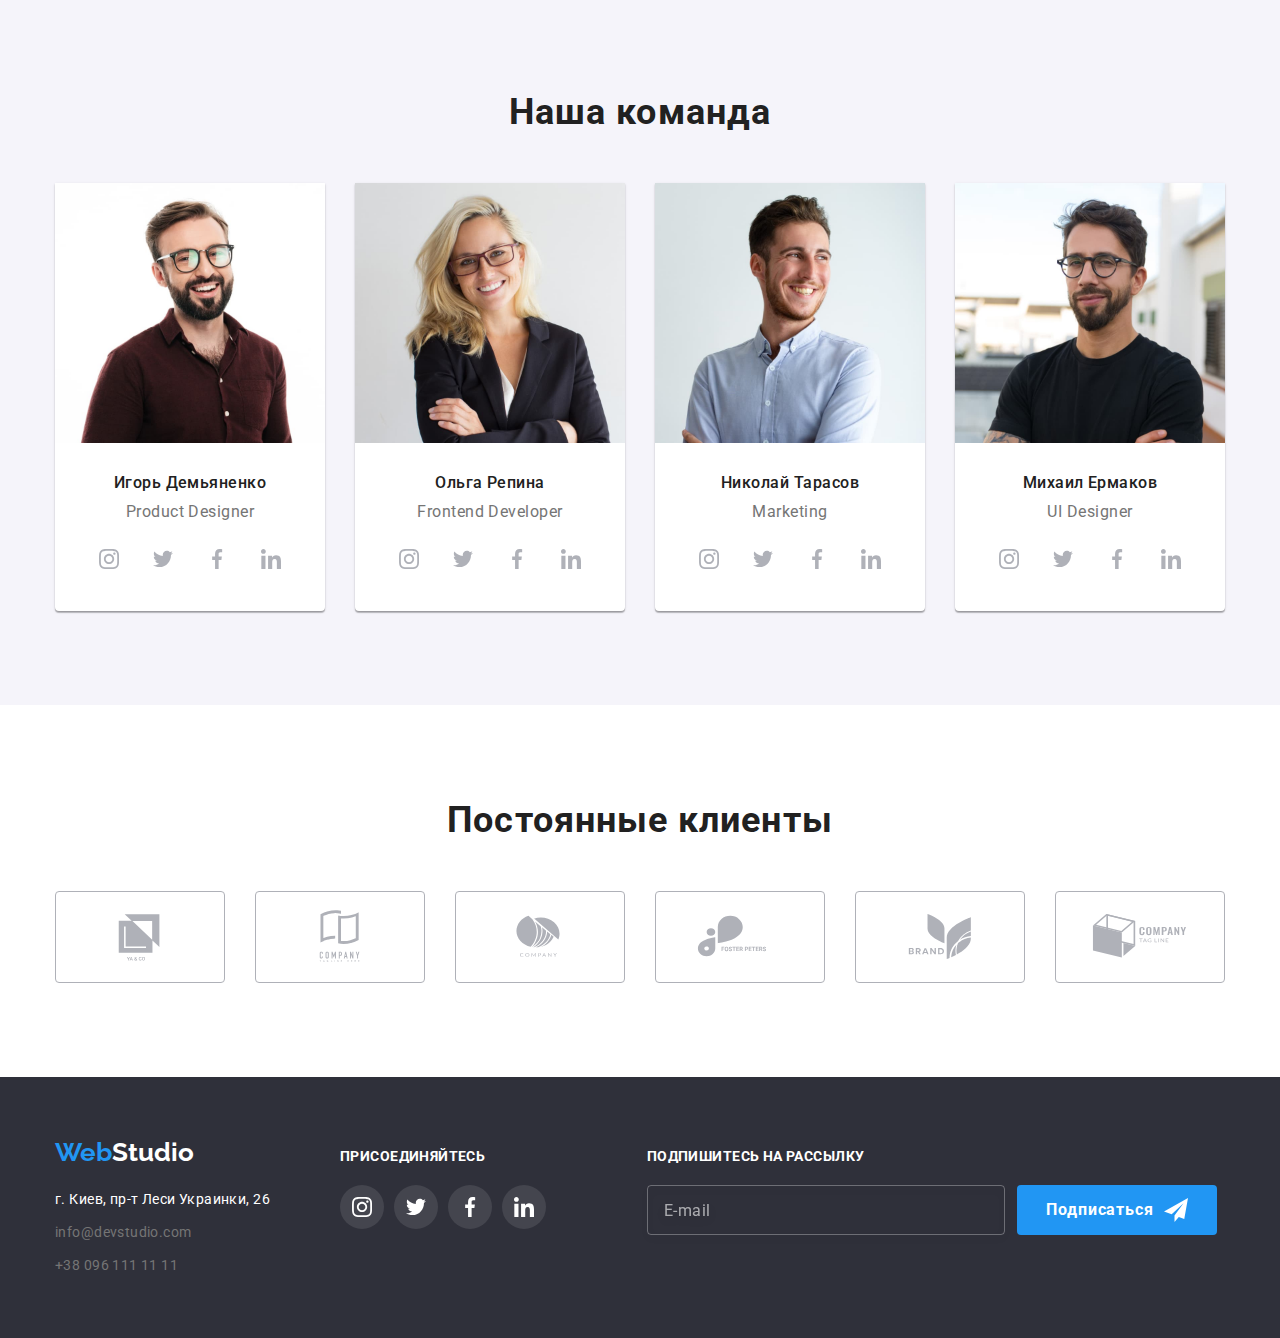
==== commit f9b42145: "исправлены тени карточек" ====
--- a/index.html
+++ b/index.html
@@ -59,12 +59,12 @@
                         info@devstudio.com</a></li>
             </ul>
             <ul class="mob-social-list list">
-                <li class="mob-social-list__item"><a class="mob-social-list__link link" href="">Instagram</a></li>
-                <span class="line"></span>
-                <li class="mob-social-list__item"><a class="mob-social-list__link link" href="">Twitter</a></li>
-                <span class="line"></span>
-                <li class="mob-social-list__item"><a class="mob-social-list__link link" href="">Facebook</a></li>
-                <span class="line"></span>
+                <li class="mob-social-list__item"><a class="mob-social-list__link link" href="">Instagram</a><span class="line"></span></li>
+            
+                <li class="mob-social-list__item"><a class="mob-social-list__link link" href="">Twitter</a><span class="line"></span></li>
+                
+                <li class="mob-social-list__item"><a class="mob-social-list__link link" href="">Facebook</a><span class="line"></span></li>
+                
                 <li class="mob-social-list__item"><a class="mob-social-list__link link" href="">LinkedIn</a></li>
             </ul>
         </div>
@@ -141,7 +141,7 @@
                         <picture>
                             <source srcset="./images/team/photo1.jpg 1x, ./images/team/photo1_x2.jpg 2x"
                             media="(min-width:1200px)"
-                            sizes="(min-width:1200px) 270px"/>
+                           />
                             <source srcset="./images/team/photo1_tab.jpg 1x, ./images/team/photo1_tab_x2.jpg 2x"
                             media="(min-width:768px)"/>
                             <source srcset="./images/team/photo1_mob.jpg 1x, ./images/team/photo1_mob_x2.jpg 2x"
@@ -182,7 +182,7 @@
                         <picture>
                             <source srcset="./images/team/photo2.jpg 1x, ./images/team/photo2_x2.jpg 2x"
                             media="(min-width:1200px)"
-                            sizes="(min-width:1200px) 270px"/>
+                            />
                             <source srcset="./images/team/photo2_tab.jpg 1x, ./images/team/photo2_tab_x2.jpg 2x"
                             media="(min-width:768px)"/>
                             <source srcset="./images/team/photo2_mob.jpg 1x, ./images/team/photo2_mob_x2.jpg 2x"
@@ -222,7 +222,7 @@
                         <picture>
                             <source srcset="./images/team/photo3.jpg 1x, ./images/team/photo3_x2.jpg 2x"
                             media="(min-width:1200px)"
-                            sizes="(min-width:1200px) 270px"/>
+                            />
                             <source srcset="./images/team/photo3_tab.jpg 1x, ./images/team/photo3_tab_x2.jpg 2x"
                             media="(min-width:768px)"/>
                             <source srcset="./images/team/photo3_mob.jpg 1x, ./images/team/photo3_mob_x2.jpg 2x"
@@ -262,7 +262,7 @@
                         <picture>
                             <source srcset="./images/team/photo4.jpg 1x, ./images/team/photo4_x2.jpg 2x"
                             media="(min-width:1200px)"
-                            sizes="(min-width:1200px) 270px"/>
+                         />
                             <source srcset="./images/team/photo4_tab.jpg 1x, ./images/team/photo4_tab_x2.jpg 2x"
                             media="(min-width:768px)"/>
                             <source srcset="./images/team/photo4_mob.jpg 1x, ./images/team/photo4_mob_x2.jpg 2x"
--- a/css/main.css
+++ b/css/main.css
@@ -290,6 +290,7 @@
   padding-right: 15px;
   padding-left: 40px;
   padding-bottom: 48px;
+  z-index: 1;
 }
 
 .mob-menu-list__item {
@@ -441,6 +442,7 @@
 
 @media screen and (min-width: 1200px) {
   .hero {
+    max-width: 1600px;
     padding-top: 200px;
     padding-bottom: 200px;
     background-image: linear-gradient(rgba(47, 48, 58, 0.4), rgba(47, 48, 58, 0.4)), url(../images/main/hero.jpg);
@@ -887,8 +889,7 @@
 }
 
 .footer-container {
-  margin-left: 0;
-  margin-right: 0;
+  margin-left: 0 auto;
   text-align: center;
 }
 
@@ -906,6 +907,7 @@
     display: flex;
     align-items: baseline;
     position: relative;
+    text-align: left;
   }
 }
 
@@ -928,6 +930,7 @@
   .address-container {
     margin-bottom: 0;
     margin-right: 70px;
+    text-align: left;
   }
 }
 
@@ -1168,14 +1171,7 @@
 }
 
 .work-examples__link {
-  display: flex;
-  direction: column;
   height: 100%;
-  transition: box-shadow 250ms cubic-bezier(0.4, 0, 0.2, 1);
-}
-
-.work-examples__link:hover, .work-examples__link:focus {
-  box-shadow: 0px 1px 1px rgba(0, 0, 0, 0.12), 0px 4px 4px rgba(0, 0, 0, 0.06), 1px 4px 6px rgba(0, 0, 0, 0.16);
 }
 
 .work-examples__card {
@@ -1184,6 +1180,7 @@
   width: 450px;
   height: 404px;
   margin-top: 30px;
+  transition: box-shadow 250ms cubic-bezier(0.4, 0, 0.2, 1);
 }
 
 @media screen and (min-width: 768px) {
@@ -1198,6 +1195,9 @@
   .work-examples__card {
     width: 370px;
     height: 404px;
+  }
+  .work-examples__card:hover, .work-examples__card:focus {
+    box-shadow: 0px 1px 1px rgba(0, 0, 0, 0.12), 0px 4px 4px rgba(0, 0, 0, 0.06), 1px 4px 6px rgba(0, 0, 0, 0.16);
   }
 }
 
@@ -1219,9 +1219,10 @@
   top: 0;
   left: 0;
   width: 100%;
+  height: 100%;
   padding: 63px 24px 63px 24px;
   background-color: rgba(33, 150, 243, 0.9);
-  transform: translateY(115%);
+  transform: translateY(100%);
   transition: transform 250ms cubic-bezier(0.4, 0, 0.2, 1);
 }
 
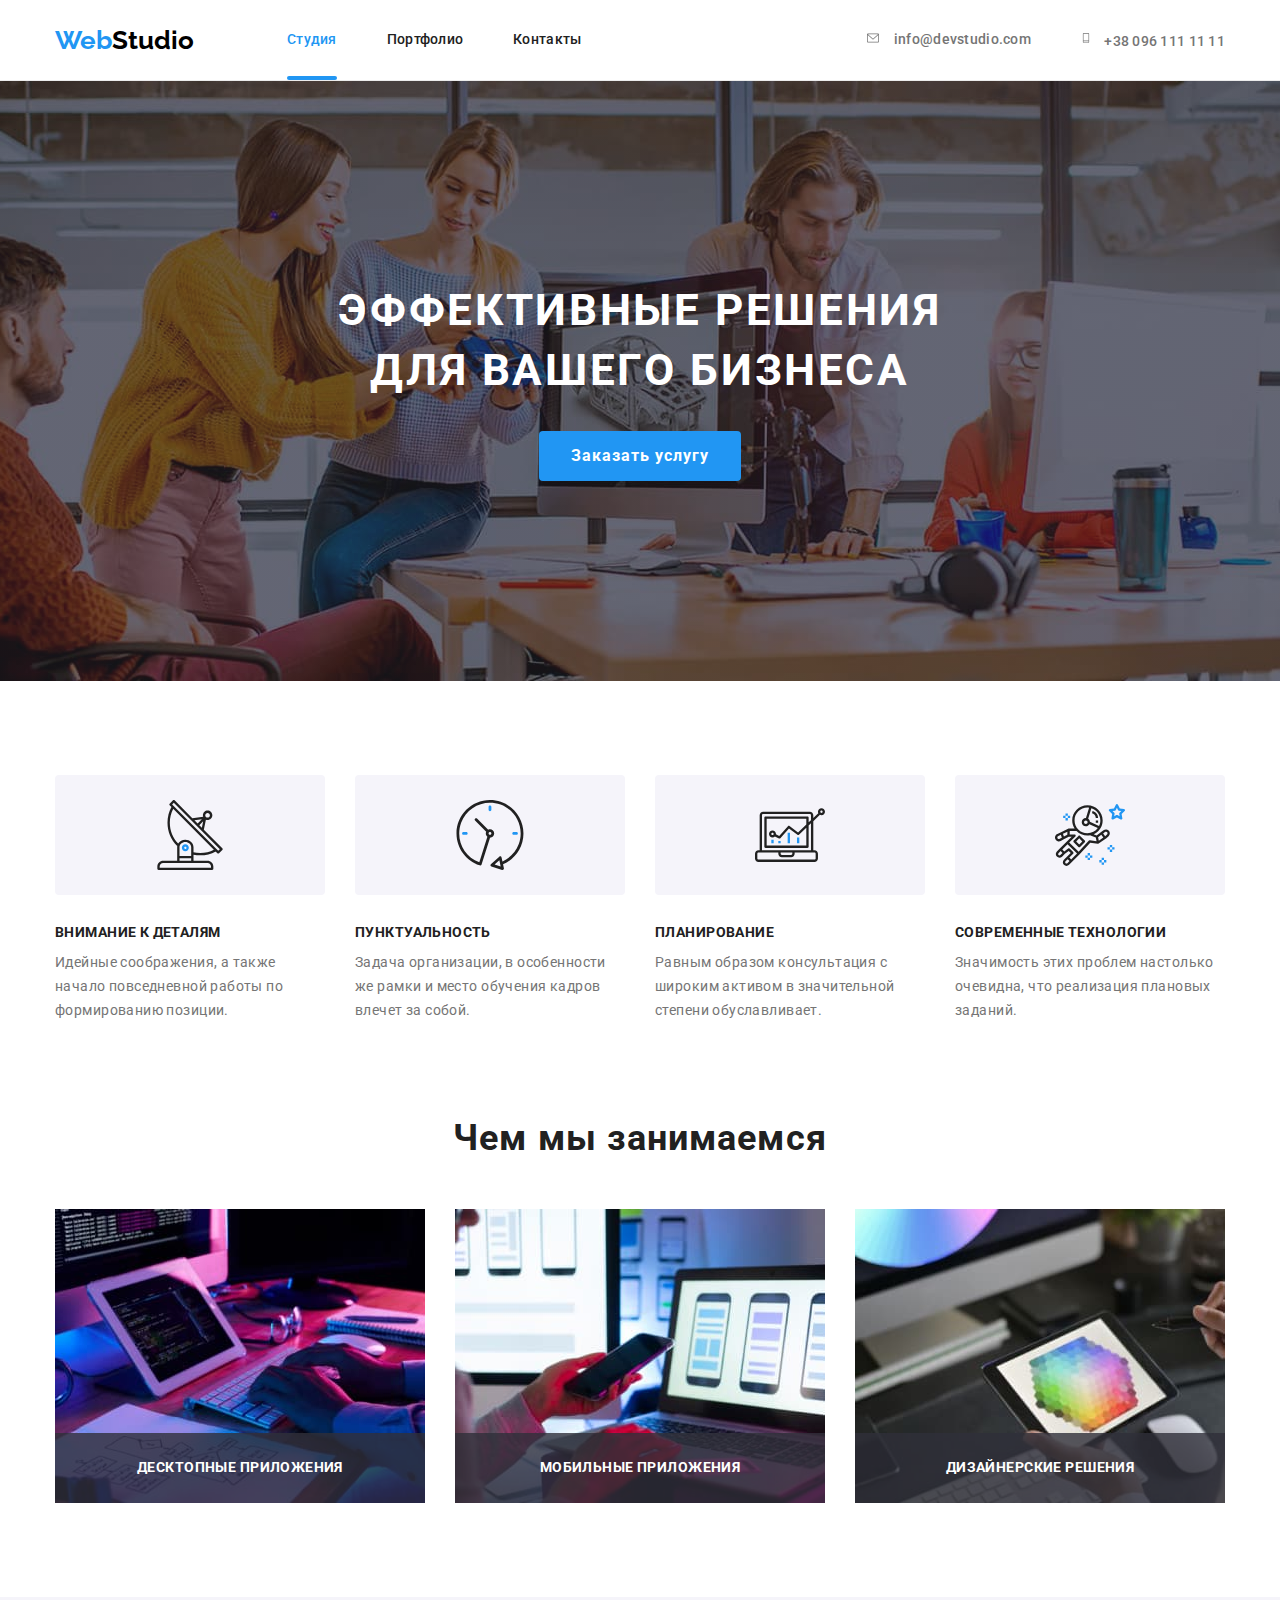
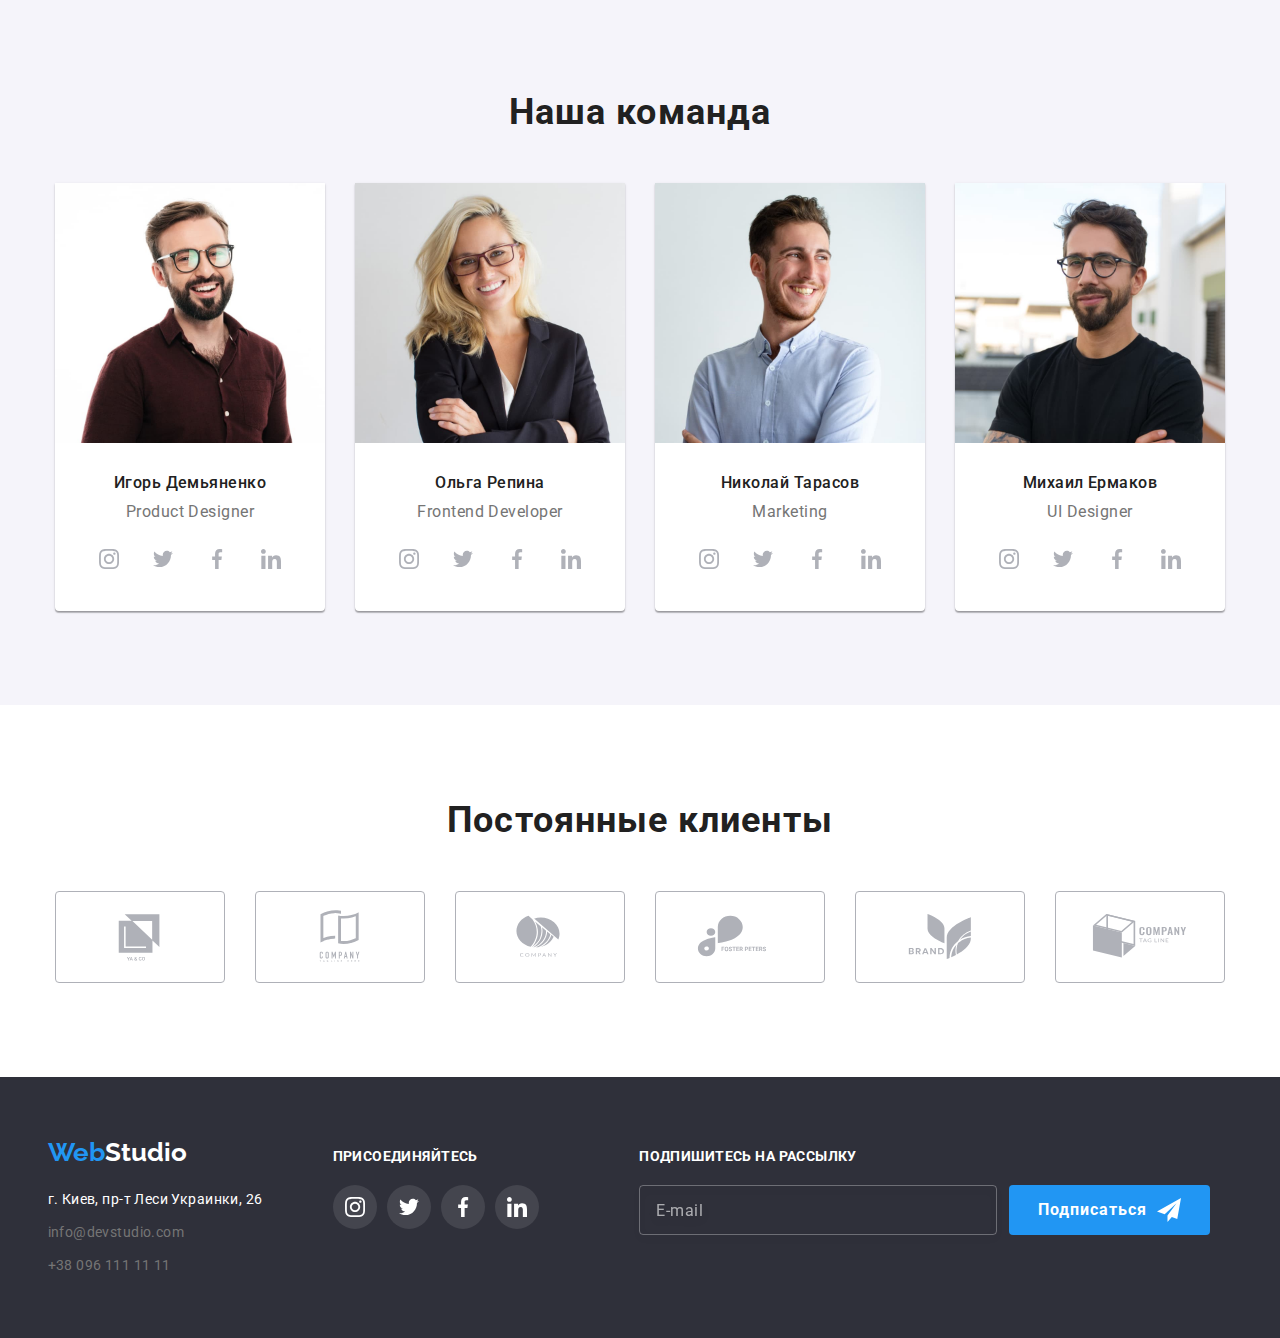
==== commit b22a7ad4: "правильный оверлей" ====
--- a/index.html
+++ b/index.html
@@ -426,7 +426,7 @@
                                 <svg class="modal-form-icon" width="16" height="15">
                                     <use href="./images/sprite.svg#icon-Vector"></use>
                                 </svg>
-                             </span>Соглашаюсь с рассылкой и принимаю   <a href="" class="checkbox-link"> Условия договора</a> </label>
+                             </span><span class="modal-agree">Соглашаюсь с рассылкой и принимаю <a href="" class="checkbox-link">Условия договора</a> </span></label>
                          <div class="send-button"><button type="submit" class="button">Отправить</button></div>
                         </form>
             </div>
--- a/css/main.css
+++ b/css/main.css
@@ -53,7 +53,8 @@
 }
 
 .container {
-  width: 100%;
+  width: 100vw;
+  min-width: 320px;
   padding-left: 15px;
   padding-right: 15px;
   margin: 0 auto;
@@ -284,26 +285,35 @@
   width: 100vw;
   height: 100vh;
   top: 0;
-  right: 0;
   background-color: white;
   padding-top: 48px;
-  padding-right: 15px;
-  padding-left: 40px;
+  padding-left: 20px;
   padding-bottom: 48px;
   z-index: 1;
+  display: flex;
+  flex-direction: column;
+}
+
+@media screen and (min-width: 480px) {
+  .mob-menu {
+    padding-left: 40px;
+  }
 }
 
 .mob-menu-list__item {
   font-weight: 500;
-  font-size: 40px;
+  font-size: 30px;
   line-height: 1.18;
   letter-spacing: 0.02em;
   padding: 0;
-  margin-bottom: 32px;
-}
-
-.mob-menu-list__item:last-child {
-  margin-bottom: 302px;
+  margin-bottom: 25px;
+}
+
+@media screen and (min-width: 480px) {
+  .mob-menu-list__item {
+    font-size: 40px;
+    margin-bottom: 32px;
+  }
 }
 
 .mob-nav__link {
@@ -337,36 +347,55 @@
 }
 
 .mob-auth-list {
+  margin-top: auto;
   margin-bottom: 64px;
 }
 
 .mob-auth-list__tel {
   font-weight: 500;
-  font-size: 34px;
+  font-size: 24px;
   line-height: 1.18;
   letter-spacing: 0.02em;
   color: var(--accent-color);
   text-decoration: none;
 }
 
+@media screen and (min-width: 480px) {
+  .mob-auth-list__tel {
+    font-size: 34px;
+  }
+}
+
 .mob-auth-list__mail {
   font-weight: 500;
-  font-size: 24px;
+  font-size: 18px;
   line-height: 1.17;
   letter-spacing: 0.02em;
   color: #757575;
 }
 
+@media screen and (min-width: 480px) {
+  .mob-auth-list__mail {
+    font-size: 24px;
+  }
+}
+
 .mob-auth-list__item {
   margin-bottom: 32px;
 }
 
 .mob-social-list__link {
   font-weight: 500;
-  font-size: 18px;
+  font-size: 12px;
   line-height: 1.22;
   letter-spacing: 0.02em;
   color: #2196f3;
+}
+
+@media screen and (min-width: 480px) {
+  .mob-social-list__link {
+    font-size: 18px;
+  }
 }
 
 .mob-social-list {
@@ -500,8 +529,14 @@
   margin-bottom: 30px;
   background-color: #f5f4fa;
   border-radius: 4px;
-  width: 450px;
+  width: 300px;
   height: 120px;
+}
+
+@media screen and (min-width: 480px) {
+  .thumb {
+    width: 450px;
+  }
 }
 
 @media screen and (min-width: 768px) {
@@ -578,8 +613,14 @@
 }
 
 .advantage-list-wrap {
-  width: 450px;
+  width: 320px;
   margin-top: 30px;
+}
+
+@media screen and (min-width: 480px) {
+  .advantage-list-wrap {
+    width: 450px;
+  }
 }
 
 @media screen and (min-width: 768px) {
@@ -663,6 +704,7 @@
 
 .team-section {
   background: var(--secondary-bg-color);
+  min-width: 320px;
   width: 100vw;
   padding-top: 60px;
   padding-bottom: 60px;
@@ -702,11 +744,17 @@
 }
 
 .team-list__wrap {
-  width: 450px;
+  width: 300px;
   background: var(--white-color);
   border-radius: 0px 0px 4px 4px;
   box-shadow: 0px 1px 3px rgba(0, 0, 0, 0.12), 0px 1px 1px rgba(0, 0, 0, 0.14), 0px 2px 1px rgba(0, 0, 0, 0.2);
   margin-top: 30px;
+}
+
+@media screen and (min-width: 480px) {
+  .team-list__wrap {
+    width: 450px;
+  }
 }
 
 @media screen and (min-width: 768px) {
@@ -818,7 +866,7 @@
   display: flex;
   justify-content: center;
   align-items: center;
-  width: 210px;
+  width: 130px;
   height: 92px;
   border: 1px solid #afb1b8;
   border-radius: 4px;
@@ -829,6 +877,12 @@
   border: 1px solid var(--accent-color);
 }
 
+@media screen and (min-width: 480px) {
+  .partner-item {
+    width: 210px;
+  }
+}
+
 @media screen and (min-width: 768px) {
   .partner-item {
     width: 226px;
@@ -842,8 +896,15 @@
 }
 
 .partner {
-  margin-left: 30px;
-  margin-top: 30px;
+  margin-left: 18px;
+  margin-top: 18px;
+}
+
+@media screen and (min-width: 480px) {
+  .partner {
+    margin-left: 30px;
+    margin-top: 30px;
+  }
 }
 
 .partner-logo {
@@ -858,7 +919,7 @@
 
 .clients {
   font-weight: 700;
-  font-size: 28px;
+  font-size: 20px;
   line-height: 1.18;
   text-align: center;
   letter-spacing: 0.03em;
@@ -866,6 +927,12 @@
   margin-bottom: 30px;
 }
 
+@media screen and (min-width: 480px) {
+  .clients {
+    font-size: 28px;
+  }
+}
+
 @media screen and (min-width: 1200px) {
   .clients {
     font-size: 36px;
@@ -876,10 +943,19 @@
 
 .partner-list {
   display: flex;
+  justify-content: center;
   flex-wrap: wrap;
-  flex-basis: calc(100% / 2-30px);
-  margin-left: -30px;
-  margin-top: -30px;
+  flex-basis: calc(100% / 2-18px);
+  margin-left: -18px;
+  margin-top: -18px;
+}
+
+@media screen and (min-width: 480px) {
+  .partner-list {
+    flex-basis: calc(100% / 2-30px);
+    margin-left: -30px;
+    margin-top: -30px;
+  }
 }
 
 @media screen and (min-width: 768px) {
@@ -915,7 +991,6 @@
   padding-top: 60px;
   padding-bottom: 60px;
   background: var(--bg-color);
-  padding-left: 15px;
   padding-right: 15px;
   margin: 0 auto;
 }
@@ -1069,7 +1144,7 @@
   padding-left: 16px;
   margin-right: 0;
   margin-bottom: 20px;
-  width: 450px;
+  width: 280px;
   height: 50px;
   border: 1px solid rgba(255, 255, 255, 0.3);
   box-sizing: border-box;
@@ -1089,6 +1164,12 @@
   line-height: 1.25;
   letter-spacing: 0.03em;
   color: rgba(255, 255, 255, 0.6);
+}
+
+@media screen and (min-width: 480px) {
+  .mail-form__input {
+    width: 450px;
+  }
 }
 
 @media screen and (min-width: 1200px) {
@@ -1177,10 +1258,16 @@
 .work-examples__card {
   border: 1px solid #eeeeee;
   box-sizing: border-box;
-  width: 450px;
+  width: 300px;
   height: 404px;
   margin-top: 30px;
   transition: box-shadow 250ms cubic-bezier(0.4, 0, 0.2, 1);
+}
+
+@media screen and (min-width: 480px) {
+  .work-examples__card {
+    width: 450px;
+  }
 }
 
 @media screen and (min-width: 768px) {
@@ -1271,6 +1358,7 @@
   font-size: 16px;
   line-height: 1.88;
   letter-spacing: 0.03em;
+  color: #757575;
 }
 
 .work-link {
@@ -1309,13 +1397,19 @@
   top: 50%;
   left: 50%;
   transform: translate(-50%, -50%);
-  width: 450px;
+  width: 300px;
   min-height: 609px;
   background-color: #ffffff;
   box-shadow: 0px 1px 3px rgba(0, 0, 0, 0.12), 0px 1px 1px rgba(0, 0, 0, 0.14), 0px 2px 1px rgba(0, 0, 0, 0.2);
   border-radius: 4px;
 }
 
+@media screen and (min-width: 480px) {
+  .modal {
+    width: 450px;
+  }
+}
+
 @media screen and (min-width: 1200px) {
   .modal {
     min-width: 528px;
@@ -1327,8 +1421,8 @@
   display: flex;
   justify-content: center;
   align-items: center;
-  width: 30px;
-  height: 30px;
+  width: 25px;
+  height: 25px;
   background-color: #ffffff;
   border: 1px solid rgba(0, 0, 0, 0.1);
   border-radius: 50%;
@@ -1343,18 +1437,37 @@
   cursor: pointer;
 }
 
+@media screen and (min-width: 480px) {
+  .button-open {
+    width: 30px;
+    height: 30px;
+  }
+}
+
 .backdrop .form-info {
-  padding: 40px;
+  padding: 20px;
+}
+
+@media screen and (min-width: 480px) {
+  .backdrop .form-info {
+    padding: 40px;
+  }
 }
 
 .info {
   margin-bottom: 12px;
   font-weight: bold;
-  font-size: 20px;
+  font-size: 17px;
   line-height: 1.5;
   text-align: center;
   letter-spacing: 0.03em;
   color: var(--title-text-color);
+}
+
+@media screen and (min-width: 480px) {
+  .info {
+    font-size: 20px;
+  }
 }
 
 @media screen and (min-width: 1200px) {
@@ -1453,12 +1566,18 @@
   align-items: center;
   justify-content: center;
   font-weight: normal;
-  font-size: 12px;
+  font-size: 9px;
   line-height: 1.17;
   letter-spacing: 0.03em;
   color: #757575;
 }
 
+@media screen and (min-width: 480px) {
+  .checkbox-label {
+    font-size: 12px;
+  }
+}
+
 @media screen and (min-width: 1200px) {
   .checkbox-label {
     font-size: 14px;
@@ -1480,4 +1599,20 @@
   justify-content: center;
   margin-top: 30px;
 }
+
+.form-info__label,
+.form-comment-label {
+  font-size: 11px;
+}
+
+@media screen and (min-width: 480px) {
+  .form-info__label,
+  .form-comment-label {
+    font-size: 12px;
+  }
+}
+
+.modal-agree {
+  line-height: 1.7;
+}
 /*# sourceMappingURL=main.css.map */